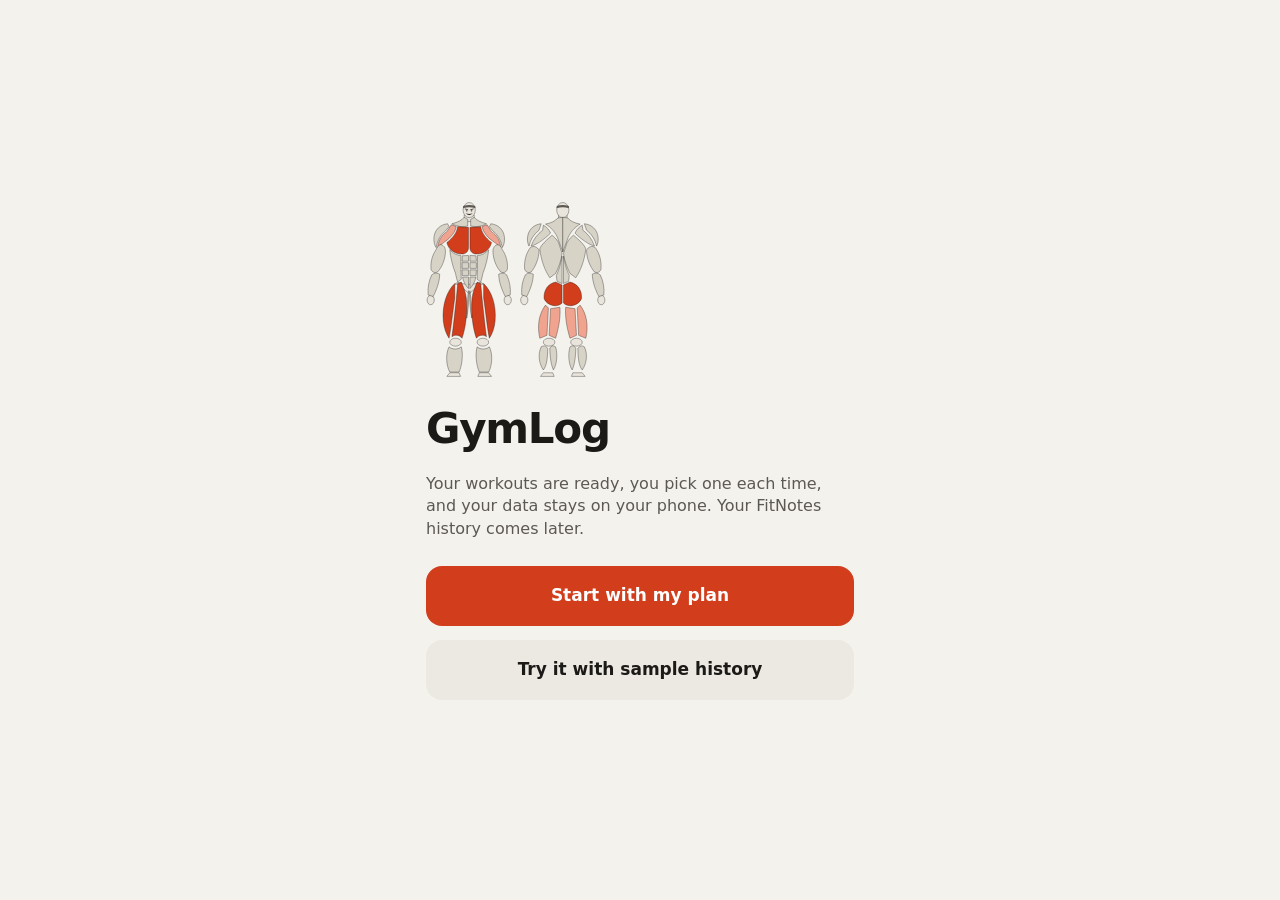
==== index.html @ eb1685d1 "Add GymLog, a personal gym logger web app Logs sets offline on the phone, with history, charts, reco" ====
<!doctype html>
<html lang="en">
<head>
  <meta charset="utf-8">
  <meta name="viewport" content="width=device-width, initial-scale=1, viewport-fit=cover">
  <meta http-equiv="Content-Security-Policy" content="default-src 'self'; connect-src 'self' https://api.github.com; img-src 'self' data:; style-src 'self' 'unsafe-inline'; script-src 'self'; manifest-src 'self'; base-uri 'none'; form-action 'none'">
  <meta name="theme-color" content="#F4F2ED">
  <title>GymLog</title>
  <link rel="manifest" href="manifest.webmanifest">
  <link rel="icon" href="icons/icon-192.png">
  <link rel="stylesheet" href="styles.css">
  <script src="js/theme.js"></script>
</head>
<body>
  <div id="app"></div>
  <nav id="nav" aria-label="Main menu"></nav>
  <div id="sheet-root"></div>
  <div id="toast" role="status" aria-live="polite"></div>
  <script type="module" src="js/app.js"></script>
</body>
</html>
---- styles.css ----
:root {
  color-scheme: light;
  --bg: #F4F2ED;
  --surface: #FFFFFF;
  --surface-2: #ECE9E2;
  --line: #E4E0D7;
  --ink: #1B1A17;
  --ink-2: #5C5952;
  --ink-3: #6F6B63;
  --accent: #D23D1B;
  --accent-press: #B83214;
  --on-accent: #FFFFFF;
  --accent-wash: rgba(210, 61, 27, 0.09);
  --good: #1B8556;
  --bad: #C22C2C;
  --body: #E9E5DC;
  --muscle: #D8D3C7;
  --muscle-2: #F0A48F;
  --toon-line: rgba(27, 26, 23, 0.55);
  --shadow: 0 1px 2px rgba(27, 26, 23, 0.04), 0 6px 20px rgba(27, 26, 23, 0.05);
  --shadow-lift: 0 -8px 30px rgba(27, 26, 23, 0.12);
  --bar-bg: rgba(244, 242, 237, 0.86);
  --scrim: rgba(27, 26, 23, 0.38);
  --radius: 18px;
  --gutter: 16px;
  --nav-h: 62px;
  --bar-h: 88px;
  --safe-b: env(safe-area-inset-bottom, 0px);
  --ease: cubic-bezier(0.22, 0.9, 0.3, 1);
}

@media (prefers-color-scheme: dark) {
  :root:not([data-theme="light"]) {
    color-scheme: dark;
    --bg: #141312;
    --surface: #1F1D1B;
    --surface-2: #2C2A27;
    --line: #38352F;
    --ink: #F3F0EA;
    --ink-2: #B9B4AA;
    --ink-3: #979287;
    --accent: #FF6F4B;
    --accent-press: #F05C38;
    --on-accent: #1E0B05;
    --accent-wash: rgba(255, 111, 75, 0.13);
    --good: #4CC38A;
    --bad: #FF7A66;
    --body: #2C2A27;
    --muscle: #413E38;
    --muscle-2: #94503D;
    --toon-line: rgba(0, 0, 0, 0.65);
    --shadow: 0 1px 2px rgba(0, 0, 0, 0.3);
    --shadow-lift: 0 -8px 30px rgba(0, 0, 0, 0.5);
    --bar-bg: rgba(20, 19, 18, 0.86);
    --scrim: rgba(0, 0, 0, 0.6);
  }
}

:root[data-theme="dark"] {
  color-scheme: dark;
  --bg: #141312;
  --surface: #1F1D1B;
  --surface-2: #2C2A27;
  --line: #38352F;
  --ink: #F3F0EA;
  --ink-2: #B9B4AA;
  --ink-3: #979287;
  --accent: #FF6F4B;
  --accent-press: #F05C38;
  --on-accent: #1E0B05;
  --accent-wash: rgba(255, 111, 75, 0.13);
  --good: #4CC38A;
  --bad: #FF7A66;
  --body: #2C2A27;
  --muscle: #413E38;
  --muscle-2: #94503D;
  --toon-line: rgba(0, 0, 0, 0.65);
  --shadow: 0 1px 2px rgba(0, 0, 0, 0.3);
  --shadow-lift: 0 -8px 30px rgba(0, 0, 0, 0.5);
  --bar-bg: rgba(20, 19, 18, 0.86);
  --scrim: rgba(0, 0, 0, 0.6);
}

* { box-sizing: border-box; }
html { -webkit-text-size-adjust: 100%; }

body {
  margin: 0;
  background: var(--bg);
  color: var(--ink);
  font-family: Roboto, "Segoe UI", system-ui, -apple-system, sans-serif;
  font-size: 16px;
  line-height: 1.4;
  overscroll-behavior-y: none;
  -webkit-tap-highlight-color: transparent;
}

body.locked { overflow: hidden; }

h1, h2, h3, p, ol { margin: 0; padding: 0; }
ol { list-style: none; }
a { color: inherit; text-decoration: none; }
p a { color: var(--accent); text-decoration: underline; }
small { font-size: 13px; }

button, input, select, textarea { font: inherit; color: inherit; }
button { background: none; border: 0; padding: 0; cursor: pointer; touch-action: manipulation; }
button, a { -webkit-user-select: none; user-select: none; }

:focus-visible { outline: 2px solid var(--accent); outline-offset: 2px; }

.ic { width: 22px; height: 22px; flex: none; fill: none; stroke: currentColor; stroke-width: 2; stroke-linecap: round; stroke-linejoin: round; }
.num { font-variant-numeric: tabular-nums; }
.muted { color: var(--ink-2); font-size: 14px; }
.sr { position: absolute; width: 1px; height: 1px; overflow: hidden; clip-path: inset(50%); }

/* ---------- Page ---------- */

.page {
  max-width: 560px;
  margin: 0 auto;
  padding: calc(env(safe-area-inset-top, 0px) + 18px) var(--gutter) calc(var(--nav-h) + var(--safe-b) + 28px);
  display: flex;
  flex-direction: column;
  gap: 12px;
}

.title { font-size: 30px; font-weight: 800; letter-spacing: -0.02em; padding: 4px 2px; }

.section {
  display: flex;
  align-items: center;
  gap: 6px;
  margin-top: 14px;
  padding: 0 2px;
  color: var(--ink-2);
  font-size: 13px;
  font-weight: 600;
}
.section .ic { width: 16px; height: 16px; color: var(--accent); }

.eyebrow { color: var(--ink-2); font-size: 13px; font-weight: 500; }

.empty { color: var(--ink-2); padding: 28px 8px; text-align: center; }
.empty.small { padding: 40px 8px; font-size: 14px; }

.banner {
  display: block;
  padding: 11px 14px;
  border-radius: 14px;
  background: var(--accent-wash);
  color: var(--ink);
  font-size: 13px;
}

.foot { display: flex; justify-content: center; padding-top: 12px; }
.foot-inline { padding: 2px 0; }
.backup { display: inline-flex; align-items: center; gap: 6px; color: var(--ink-3); font-size: 13px; min-height: 32px; }
.backup .ic { width: 16px; height: 16px; }
.backup.warn { color: var(--accent); }
.backup.ok { color: var(--ink-2); }

/* ---------- Buttons ---------- */

.btn {
  display: inline-flex;
  align-items: center;
  justify-content: center;
  gap: 8px;
  min-height: 50px;
  padding: 10px 18px;
  border-radius: 16px;
  font-weight: 600;
  text-align: center;
  transition: transform 140ms var(--ease), background 160ms ease, opacity 160ms ease;
}
.btn:active:not(:disabled) { transform: scale(0.97); }
.btn:disabled { opacity: 0.35; }
.btn.big { min-height: 60px; font-size: 17px; width: 100%; }
.btn.primary { background: var(--accent); color: var(--on-accent); font-weight: 700; }
.btn.primary:active { background: var(--accent-press); }
.btn.ghost { background: var(--surface-2); color: var(--ink); }
.btn.danger { background: var(--bad); color: var(--surface); font-weight: 700; }
.btn.ghost-danger { background: none; color: var(--bad); box-shadow: inset 0 0 0 1px var(--line); }
.btn.square { width: 56px; min-height: 60px; padding: 0; flex: none; }
.more { margin-top: 8px; }

.icon-btn {
  display: inline-flex;
  align-items: center;
  justify-content: center;
  width: 48px;
  height: 48px;
  margin: -4px;
  flex: none;
  color: var(--ink);
  border-radius: 50%;
  transition: background 160ms ease, transform 140ms var(--ease);
}
.icon-btn:active { background: var(--surface-2); transform: scale(0.94); }

.link {
  color: var(--accent);
  font-size: 14px;
  font-weight: 600;
  min-height: 32px;
  display: inline-flex;
  align-items: center;
  gap: 6px;
}

.chip {
  display: inline-flex;
  align-items: center;
  gap: 6px;
  min-height: 40px;
  padding: 0 14px;
  border-radius: 20px;
  background: var(--surface-2);
  color: var(--ink);
  font-size: 14px;
  font-weight: 500;
  white-space: nowrap;
  transition: background 180ms ease, color 180ms ease, transform 140ms var(--ease);
}
.chip:active { transform: scale(0.96); }
.chip .ic { width: 18px; height: 18px; }
.chip.on { background: var(--ink); color: var(--bg); font-weight: 600; }
.chip.small { min-height: 36px; font-size: 13px; padding: 0 12px; }
.chip.strong { background: var(--accent-wash); color: var(--accent); font-weight: 600; }

.chips { display: flex; gap: 8px; flex-wrap: wrap; }
.chips.scroll {
  flex-wrap: nowrap;
  overflow-x: auto;
  margin: 0 calc(var(--gutter) * -1);
  padding: 0 var(--gutter);
  scrollbar-width: none;
}
.chips.scroll::-webkit-scrollbar { display: none; }

/* ---------- Rows and cards ---------- */

.rows { display: flex; flex-direction: column; background: var(--surface); border-radius: var(--radius); overflow: hidden; box-shadow: var(--shadow); }

.row {
  display: flex;
  align-items: center;
  gap: 12px;
  width: 100%;
  min-height: 62px;
  padding: 10px 14px;
  text-align: left;
  color: var(--ink);
  transition: background 160ms ease;
}
.row + .row { box-shadow: inset 0 1px 0 var(--line); }
.row:active:not(.static) { background: var(--surface-2); }
.row > .ic { color: var(--ink-3); width: 18px; height: 18px; }
.row.current { background: var(--accent-wash); }
.row-main { display: flex; flex-direction: column; gap: 2px; flex: 1; min-width: 0; }
.row-main strong { font-weight: 600; overflow-wrap: anywhere; }
.row-main small { color: var(--ink-2); }
.row-date {
  display: flex;
  align-items: center;
  justify-content: center;
  width: 38px;
  height: 38px;
  flex: none;
  border-radius: 12px;
  background: var(--surface-2);
  font-variant-numeric: tabular-nums;
}
.row-date strong { font-size: 15px; font-weight: 700; }
.row-thumb { width: 46px; flex: none; }
.ok-mark { color: var(--good); display: flex; }

.card {
  display: flex;
  flex-direction: column;
  gap: 10px;
  padding: 16px;
  background: var(--surface);
  border-radius: var(--radius);
  box-shadow: var(--shadow);
}
.card h2 { font-size: 16px; font-weight: 700; }
.card.callout { background: var(--accent-wash); box-shadow: none; }
.card .btn { width: 100%; }

.btn-col { display: flex; flex-direction: column; gap: 8px; }
.status-line { display: flex; align-items: flex-start; gap: 8px; font-size: 14px; color: var(--ink-2); }
.status-line .ic { width: 18px; height: 18px; color: var(--ink-2); }
.status-line strong { color: var(--ink); font-weight: 600; overflow-wrap: anywhere; }

.tiles { display: grid; grid-template-columns: repeat(auto-fit, minmax(96px, 1fr)); gap: 8px; }
.tile { display: flex; flex-direction: column; gap: 2px; padding: 14px 12px; background: var(--surface); border-radius: var(--radius); min-width: 0; box-shadow: var(--shadow); }
.tile strong { font-size: 26px; font-weight: 800; letter-spacing: -0.02em; font-variant-numeric: tabular-nums; line-height: 1.1; }
.tile span { font-size: 13px; color: var(--ink-2); }
.tile small { font-size: 12px; color: var(--ink-3); }

.subhead { display: flex; align-items: flex-start; gap: 8px; padding-bottom: 4px; }
.subhead > div { flex: 1; min-width: 0; }
.subhead h1 { font-size: 24px; font-weight: 800; letter-spacing: -0.02em; line-height: 1.15; margin-top: 8px; overflow-wrap: anywhere; }

.search, .field input, .field select, .field textarea {
  width: 100%;
  min-height: 50px;
  padding: 10px 14px;
  background: var(--surface);
  border: 1px solid var(--line);
  border-radius: 14px;
  color: var(--ink);
  font-size: 16px;
  transition: border-color 160ms ease;
}
.search:focus, .field input:focus, .field select:focus, .field textarea:focus { outline: none; border-color: var(--accent); }
.search::placeholder, .field input::placeholder, .field textarea::placeholder { color: var(--ink-3); }
.field { display: flex; flex-direction: column; gap: 6px; font-size: 13px; color: var(--ink-2); }
.field textarea { resize: vertical; }
.check { display: flex; align-items: center; gap: 10px; min-height: 48px; font-size: 15px; }
.check input { width: 22px; height: 22px; accent-color: var(--accent); flex: none; }

/* ---------- Muscle chart ---------- */

.bodymap { display: block; width: 100%; height: auto; }
.bodymap .b { fill: var(--body); }
.bodymap .m { fill: var(--muscle); transition: fill 240ms ease; }
.bodymap .m.p { fill: var(--accent); }
.bodymap .m.s { fill: var(--muscle-2); }

.muscle-card { flex-direction: row; align-items: center; gap: 16px; }
.muscle-card .bodymap { width: 46%; flex: none; max-width: 200px; }
.legend { display: flex; flex-direction: column; gap: 10px; min-width: 0; }
.legend h3 { display: flex; align-items: center; gap: 7px; font-size: 12px; font-weight: 600; color: var(--ink-2); padding: 0; }
.legend p { font-size: 14px; font-weight: 600; line-height: 1.35; padding-top: 2px; }
.key { width: 10px; height: 10px; border-radius: 50%; flex: none; background: var(--accent); }
.key.s { background: var(--muscle-2); }
.sheet .muscle-card { padding: 4px 0; box-shadow: none; }

.bodymap.toon .b, .bodymap.toon .m { stroke: var(--toon-line); stroke-width: 0.9; stroke-linejoin: round; }
.bodymap.toon .band { fill: var(--ink-2); }
.bodymap.toon .eye { fill: var(--ink); }
.bodymap.toon .face { fill: none; stroke: var(--ink); stroke-width: 1; stroke-linecap: round; }

/* ---------- Start ---------- */

.hero {
  display: flex;
  flex-direction: column;
  gap: 12px;
  padding: 18px 16px 16px;
  background: var(--surface);
  border-radius: 24px;
  box-shadow: var(--shadow);
}
.hero-top { display: flex; align-items: center; justify-content: space-between; gap: 12px; }
.hero-top .bodymap { width: 104px; flex: none; }
.hero h1 { font-size: 34px; font-weight: 800; letter-spacing: -0.025em; line-height: 1.08; padding-top: 2px; overflow-wrap: anywhere; }
.coach { display: flex; flex-direction: column; gap: 4px; padding: 14px 16px; background: var(--surface); border-radius: var(--radius); box-shadow: var(--shadow); }
.coach h2 { font-size: 17px; font-weight: 700; letter-spacing: -0.01em; }
.coach p { color: var(--ink-2); font-size: 14px; }
.coach-actions { display: flex; gap: 8px; padding-top: 10px; }
.coach-actions .btn.primary { flex: 1; min-width: 0; }
.btn.small { min-height: 44px; padding: 8px 14px; font-size: 14px; border-radius: 13px; }
.focus-strip { display: flex; align-items: center; justify-content: space-between; gap: 12px; padding: 6px 14px; background: var(--accent-wash); border-radius: 14px; font-size: 14px; }
.focus-strip strong { font-weight: 700; }
.change-list { display: flex; flex-direction: column; gap: 8px; }
.change { display: flex; align-items: center; justify-content: space-between; gap: 12px; }
.change span { display: flex; flex-direction: column; min-width: 0; }
.change strong { font-weight: 600; font-size: 15px; }
.change small { color: var(--ink-2); }
.week-line { color: var(--ink-2); font-size: 14px; padding: 0 2px 4px; }
.day-grid { display: grid; grid-template-columns: 1fr 1fr; gap: 10px; }
.day-card {
  display: flex;
  flex-direction: column;
  align-items: flex-start;
  gap: 2px;
  min-width: 0;
  padding: 14px;
  background: var(--surface);
  border-radius: var(--radius);
  box-shadow: var(--shadow);
  text-align: left;
  transition: transform 140ms var(--ease);
}
.day-card:active { transform: scale(0.97); }
.day-card .bodymap { width: 100%; margin-bottom: 8px; }
.day-card strong { font-size: 17px; font-weight: 700; letter-spacing: -0.01em; }
.day-card small { color: var(--ink-2); }
.day-card.free { justify-content: flex-end; background: none; box-shadow: inset 0 0 0 1px var(--line); }
.day-card.free .ic { color: var(--ink-2); margin-bottom: auto; }
.preview-figure { width: 62%; align-self: center; }
.preview { display: flex; flex-direction: column; }
.preview li { display: flex; justify-content: space-between; gap: 12px; padding: 8px 0; font-size: 15px; box-shadow: inset 0 -1px 0 var(--line); }
.preview li:last-child { box-shadow: none; }
.preview .num { color: var(--ink-2); flex: none; max-width: 48%; text-align: right; font-size: 14px; }
.preview .group { padding: 10px 0 2px; font-size: 12px; font-weight: 600; color: var(--ink-3); box-shadow: none; }
.preview .group:first-child { padding-top: 0; }

.welcome {
  display: flex;
  flex-direction: column;
  justify-content: center;
  gap: 14px;
  min-height: 100dvh;
  max-width: 460px;
  margin: 0 auto;
  padding: 24px var(--gutter);
}
.welcome h1 { font-size: 42px; font-weight: 800; letter-spacing: -0.03em; }
.welcome p { color: var(--ink-2); padding-bottom: 12px; }
.welcome .bodymap { width: 180px; margin-bottom: 8px; }

/* ---------- Workout ---------- */

.wk-top {
  position: sticky;
  top: 0;
  z-index: 5;
  padding: calc(env(safe-area-inset-top, 0px) + 6px) 12px 10px;
  background: var(--bar-bg);
  -webkit-backdrop-filter: blur(14px);
  backdrop-filter: blur(14px);
}
.wk-bar { display: flex; align-items: center; gap: 8px; }
.wk-bar .icon-btn { margin: 0; }
.wk-title { flex: 1; display: flex; flex-direction: column; align-items: center; min-width: 0; }
.wk-title strong { font-size: 15px; font-weight: 700; }
.wk-title small { color: var(--ink-2); font-size: 12px; }
.wk-progress { display: flex; gap: 4px; padding: 6px 4px 0; max-width: 536px; margin: 0 auto; }
.wk-progress i { flex: 1; height: 4px; border-radius: 2px; background: var(--surface-2); transition: background 280ms ease; }
.wk-progress i.done { background: var(--ink); }
.wk-progress i.now { background: var(--accent); }

.page.wk { padding-top: 10px; padding-bottom: calc(var(--bar-h) + var(--safe-b) + 20px); }
.wk-head { display: grid; grid-template-columns: 1fr auto; gap: 4px 12px; align-items: start; }
.wk-text { display: flex; flex-direction: column; gap: 5px; min-width: 0; }
.wk-head h1 { font-size: 27px; font-weight: 800; letter-spacing: -0.025em; line-height: 1.12; overflow-wrap: anywhere; }
.wk-body { width: 96px; flex: none; border-radius: 14px; transition: transform 140ms var(--ease); }
.wk-body:active { transform: scale(0.96); }
.hint { color: var(--ink-2); font-size: 13px; }
.wk-tools { display: flex; gap: 8px; padding-top: 4px; flex-wrap: wrap; grid-column: 1 / -1; }
.swapped { display: flex; align-items: center; gap: 10px; flex-wrap: wrap; color: var(--ink-2); font-size: 14px; }
.note-line { font-size: 14px; color: var(--ink-2); padding-top: 2px; overflow-wrap: anywhere; grid-column: 1 / -1; }
.note-line span { color: var(--ink-3); }

.hist { display: flex; flex-direction: column; gap: 6px; padding: 13px 16px; background: var(--surface); border-radius: var(--radius); box-shadow: var(--shadow); transition: transform 140ms var(--ease); }
.hist:active { transform: scale(0.99); }
.hist-row { display: flex; justify-content: space-between; align-items: baseline; gap: 12px; font-size: 14px; color: var(--ink-2); font-variant-numeric: tabular-nums; }
.hist-row span { flex: none; font-size: 13px; color: var(--ink-3); }
.hist-row strong { font-weight: 500; text-align: right; overflow-wrap: anywhere; }
.hist-row.latest strong { font-size: 17px; font-weight: 700; color: var(--ink); }
.hist-empty { font-size: 14px; color: var(--ink-2); padding: 2px; }

.setlist { display: flex; flex-direction: column; gap: 6px; }
.setlist.compact { gap: 0; }
.set {
  display: flex;
  align-items: center;
  gap: 12px;
  width: 100%;
  min-height: 48px;
  padding: 6px 14px;
  border-radius: 14px;
  text-align: left;
  font-variant-numeric: tabular-nums;
}
.set-n { width: 18px; flex: none; color: var(--ink-3); font-size: 14px; }
.set-v { flex: 1; min-width: 0; font-size: 16px; font-weight: 600; }
.set-v em { font-style: normal; color: var(--ink-3); font-weight: 400; padding: 0 1px; }
.set.done { background: var(--surface); box-shadow: var(--shadow); }
.set.fresh { animation: settle 380ms var(--ease); }
.set-check { color: var(--good); display: flex; }
.set-check .ic { width: 20px; height: 20px; }
.setlist.compact .set { background: none; box-shadow: none; padding: 6px 0; }
.setlist.compact .set:active { background: var(--surface-2); }

.pr { display: inline-flex; align-items: center; gap: 4px; color: var(--accent); background: var(--accent-wash); font-size: 12px; font-weight: 700; padding: 3px 9px 3px 7px; border-radius: 10px; }
.pr .ic { width: 14px; height: 14px; }

.quip { color: var(--ink-3); font-size: 13px; font-style: italic; text-align: center; }
.quip.pr-line { color: var(--ink-2); font-size: 11px; font-style: normal; font-weight: 600; letter-spacing: 0.14em; text-transform: uppercase; }
.quip.left { text-align: left; }

.editor { display: flex; flex-direction: column; gap: 12px; padding: 14px 12px; background: var(--surface); border-radius: var(--radius); box-shadow: var(--shadow); }
.stepper label { display: flex; justify-content: space-between; gap: 8px; font-size: 13px; color: var(--ink-2); padding: 0 2px 6px; }
.side-total { color: var(--ink); font-weight: 600; text-align: right; font-variant-numeric: tabular-nums; }
.stepper-row { display: flex; align-items: center; gap: 8px; }
.step {
  display: flex;
  align-items: center;
  justify-content: center;
  width: 62px;
  height: 62px;
  flex: none;
  border-radius: 50%;
  background: var(--surface-2);
  transition: transform 120ms var(--ease), background 160ms ease;
}
.step:active { transform: scale(0.92); background: var(--line); }
.step .ic { width: 24px; height: 24px; }
.step-value {
  flex: 1;
  min-width: 0;
  display: flex;
  align-items: baseline;
  justify-content: center;
  gap: 4px;
  border-radius: 14px;
}
.step-value:focus-within { box-shadow: inset 0 0 0 2px var(--accent); }
.step-value.bump input { animation: bump 200ms var(--ease); }
.step-value input {
  width: 100%;
  min-width: 0;
  flex: 1;
  background: none;
  border: 0;
  outline: none;
  text-align: right;
  font-size: 36px;
  font-weight: 800;
  letter-spacing: -0.02em;
  font-variant-numeric: tabular-nums;
  line-height: 1.25;
  padding: 0;
}
.step-value span { flex: 1; color: var(--ink-3); font-size: 14px; text-align: left; }

.actionbar {
  position: fixed;
  left: 0;
  right: 0;
  bottom: 0;
  z-index: 6;
  display: flex;
  gap: 8px;
  padding: 10px var(--gutter) calc(var(--safe-b) + 12px);
  background: var(--bar-bg);
  -webkit-backdrop-filter: blur(14px);
  backdrop-filter: blur(14px);
  view-transition-name: actionbar;
}
.actionbar .btn.big { flex: 1; width: auto; min-width: 0; }
.btn.log { flex-direction: column; gap: 0; line-height: 1.15; padding: 6px 8px; }
.btn.log small { font-size: 13px; font-weight: 600; font-variant-numeric: tabular-nums; opacity: 0.85; }

/* ---------- Finished ---------- */

.page.done { padding-bottom: 32px; min-height: 100dvh; }
.done h1 { font-size: 30px; font-weight: 800; letter-spacing: -0.025em; }
.done-mark { display: flex; align-items: center; justify-content: center; width: 58px; height: 58px; margin-top: 16px; border-radius: 50%; background: var(--good); color: var(--surface); }
.done-mark .ic { width: 30px; height: 30px; stroke-width: 2.5; }
.done .btn.big { margin-top: auto; }

/* ---------- Chart ---------- */

.chart-head { display: flex; align-items: center; }
.seg { display: flex; width: 100%; padding: 3px; background: var(--surface-2); border-radius: 13px; }
.seg button { flex: 1; min-height: 38px; padding: 0 6px; border-radius: 10px; font-size: 13px; font-weight: 500; color: var(--ink-2); transition: background 200ms ease, color 200ms ease; }
.seg button.on { background: var(--surface); color: var(--ink); font-weight: 600; box-shadow: 0 1px 3px rgba(27, 26, 23, 0.14); }

.chart { position: relative; touch-action: pan-y; outline-offset: 4px; }
.chart svg { display: block; }
.c-grid { stroke: var(--line); stroke-width: 1; }
.c-axis { fill: var(--ink-3); font-size: 11px; font-variant-numeric: tabular-nums; }
.c-label { fill: var(--ink); font-size: 13px; font-weight: 700; font-variant-numeric: tabular-nums; }
.c-line { fill: none; stroke: var(--accent); stroke-width: 2; stroke-linejoin: round; stroke-linecap: round; }
.c-area { fill: var(--accent); opacity: 0.1; }
.c-cross { stroke: var(--ink-3); stroke-width: 1; }
.c-dot { fill: var(--accent); stroke: var(--surface); stroke-width: 2; }
.c-tip {
  position: absolute;
  top: 0;
  display: flex;
  flex-direction: column;
  padding: 6px 10px;
  background: var(--surface);
  border-radius: 10px;
  box-shadow: 0 0 0 1px var(--line), 0 4px 14px rgba(27, 26, 23, 0.12);
  white-space: nowrap;
  pointer-events: none;
}
.c-tip[hidden] { display: none; }
.c-tip strong { font-size: 15px; font-weight: 700; font-variant-numeric: tabular-nums; }
.c-tip span { font-size: 12px; color: var(--ink-2); }

/* ---------- Navigation ---------- */

#nav {
  position: fixed;
  left: 0;
  right: 0;
  bottom: 0;
  z-index: 6;
  display: grid;
  grid-template-columns: repeat(4, 1fr);
  padding-bottom: var(--safe-b);
  background: var(--bar-bg);
  -webkit-backdrop-filter: blur(14px);
  backdrop-filter: blur(14px);
  view-transition-name: nav;
}
#nav[hidden] { display: none; }
#nav a {
  display: flex;
  flex-direction: column;
  align-items: center;
  justify-content: center;
  gap: 3px;
  height: var(--nav-h);
  color: var(--ink-3);
  font-size: 11px;
  transition: color 180ms ease;
}
#nav a .ic { transition: transform 200ms var(--ease); }
#nav a.on { color: var(--accent); font-weight: 600; }
#nav a.on .ic { transform: translateY(-1px); }

/* ---------- Sheet ---------- */

.scrim { position: fixed; inset: 0; z-index: 10; background: var(--scrim); animation: appear 200ms ease; }
.sheet {
  position: fixed;
  left: 0;
  right: 0;
  bottom: 0;
  z-index: 11;
  display: flex;
  flex-direction: column;
  gap: 12px;
  max-width: 560px;
  max-height: 88dvh;
  margin: 0 auto;
  padding: 10px var(--gutter) calc(var(--safe-b) + 16px);
  overflow-y: auto;
  background: var(--surface);
  border-radius: 24px 24px 0 0;
  box-shadow: var(--shadow-lift);
  animation: rise 300ms var(--ease);
}
.closing { pointer-events: none; }
.closing .scrim { opacity: 0; transition: opacity 170ms ease; }
.closing .sheet { transform: translateY(100%); transition: transform 180ms ease-in; }
.grab { width: 36px; height: 4px; flex: none; margin: 0 auto 4px; border-radius: 2px; background: var(--line); }
.sheet h2 { font-size: 21px; font-weight: 800; letter-spacing: -0.015em; line-height: 1.2; overflow-wrap: anywhere; }
.sheet h3 { font-size: 13px; font-weight: 600; color: var(--ink-2); padding: 8px 0 6px; }
.sheet .rows { background: var(--bg); box-shadow: none; }
.sheet .row:active { background: var(--surface-2); }
.sheet .editor { padding: 0; box-shadow: none; }
.sheet-list { flex: none; }
.sheet-actions { display: flex; gap: 8px; padding-top: 4px; }
.sheet-actions .btn { flex: 1; }

#toast {
  position: fixed;
  left: 50%;
  top: calc(env(safe-area-inset-top, 0px) + 10px);
  z-index: 20;
  width: max-content;
  max-width: calc(100vw - 32px);
  padding: 10px 14px;
  border-radius: 14px;
  background: var(--ink);
  color: var(--bg);
  font-size: 14px;
  font-weight: 600;
  transform: translate(-50%, -12px);
  opacity: 0;
  pointer-events: none;
  transition: opacity 180ms ease, transform 220ms var(--ease);
}
#toast.show { opacity: 1; transform: translate(-50%, 0); }
#toast.bad { background: var(--bad); color: var(--surface); }

::view-transition-old(root), ::view-transition-new(root) { animation-duration: 180ms; animation-timing-function: ease; }

@keyframes appear { from { opacity: 0; } }
@keyframes rise { from { transform: translateY(40px); opacity: 0; } }
@keyframes bump { 40% { transform: scale(1.06); } }
@keyframes settle { from { transform: translateY(8px) scale(0.98); opacity: 0; } }

@media (prefers-reduced-motion: reduce) {
  *, *::before, *::after { animation: none !important; transition: none !important; }
  ::view-transition-group(*), ::view-transition-old(*), ::view-transition-new(*) { animation: none !important; }
}
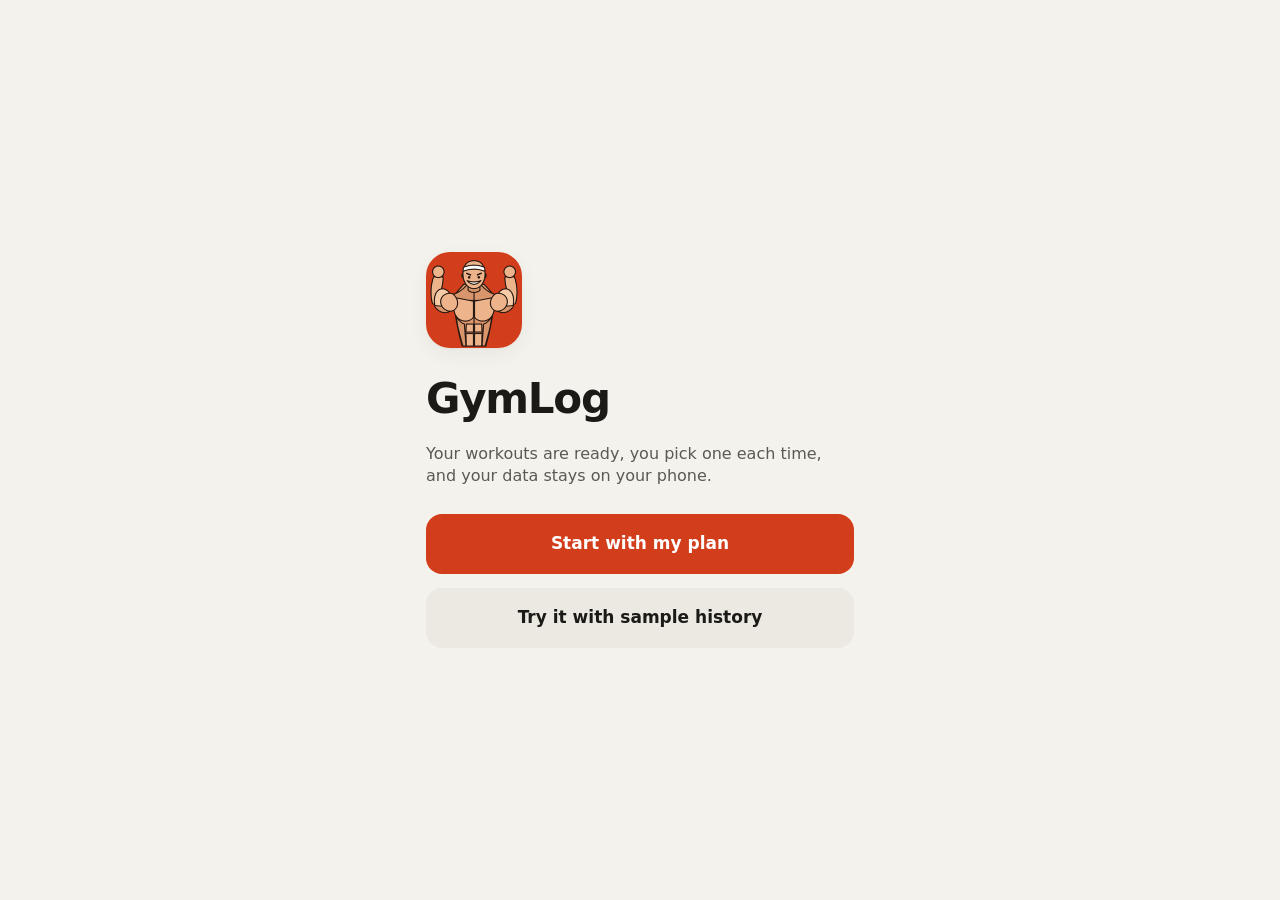
==== commit b4668c2e: "Use warmer fonts and a cartoon app icon Adds Bricolage Grotesque and Figtree, cached for offline use" ====
--- a/index.html
+++ b/index.html
@@ -3,11 +3,15 @@
 <head>
   <meta charset="utf-8">
   <meta name="viewport" content="width=device-width, initial-scale=1, viewport-fit=cover">
-  <meta http-equiv="Content-Security-Policy" content="default-src 'self'; connect-src 'self' https://api.github.com; img-src 'self' data:; style-src 'self' 'unsafe-inline'; script-src 'self'; manifest-src 'self'; base-uri 'none'; form-action 'none'">
+  <meta http-equiv="Content-Security-Policy" content="default-src 'self'; connect-src 'self' https://api.github.com; img-src 'self' data:; style-src 'self' 'unsafe-inline' https://fonts.googleapis.com; font-src https://fonts.gstatic.com; script-src 'self'; manifest-src 'self'; base-uri 'none'; form-action 'none'">
   <meta name="theme-color" content="#F4F2ED">
   <title>GymLog</title>
   <link rel="manifest" href="manifest.webmanifest">
   <link rel="icon" href="icons/icon-192.png">
+  <link rel="apple-touch-icon" href="icons/icon-192.png">
+  <link rel="preconnect" href="https://fonts.googleapis.com">
+  <link rel="preconnect" href="https://fonts.gstatic.com" crossorigin>
+  <link rel="stylesheet" href="https://fonts.googleapis.com/css2?family=Bricolage+Grotesque:opsz,wght@12..96,500..800&family=Figtree:wght@400..700&display=swap">
   <link rel="stylesheet" href="styles.css">
   <script src="js/theme.js"></script>
 </head>
--- a/styles.css
+++ b/styles.css
@@ -27,6 +27,8 @@
   --bar-h: 88px;
   --safe-b: env(safe-area-inset-bottom, 0px);
   --ease: cubic-bezier(0.22, 0.9, 0.3, 1);
+  --font-body: Figtree, Roboto, "Segoe UI", system-ui, sans-serif;
+  --font-display: "Bricolage Grotesque", Figtree, Roboto, system-ui, sans-serif;
 }
 
 @media (prefers-color-scheme: dark) {
@@ -88,7 +90,7 @@
   margin: 0;
   background: var(--bg);
   color: var(--ink);
-  font-family: Roboto, "Segoe UI", system-ui, -apple-system, sans-serif;
+  font-family: var(--font-body);
   font-size: 16px;
   line-height: 1.4;
   overscroll-behavior-y: none;
@@ -481,6 +483,12 @@
 .pr { display: inline-flex; align-items: center; gap: 4px; color: var(--accent); background: var(--accent-wash); font-size: 12px; font-weight: 700; padding: 3px 9px 3px 7px; border-radius: 10px; }
 .pr .ic { width: 14px; height: 14px; }
 
+h1, h2, .title, .tile strong, .day-card strong, .hist-row.latest strong, .set-v, .row-date strong,
+.btn.big, .btn.primary, .step-value input, .c-label, .c-tip strong, .wk-title strong {
+  font-family: var(--font-display);
+}
+.logo { border-radius: 24px; box-shadow: var(--shadow); margin-bottom: 8px; }
+
 .quip { color: var(--ink-3); font-size: 13px; font-style: italic; text-align: center; }
 .quip.pr-line { color: var(--ink-2); font-size: 11px; font-style: normal; font-weight: 600; letter-spacing: 0.14em; text-transform: uppercase; }
 .quip.left { text-align: left; }
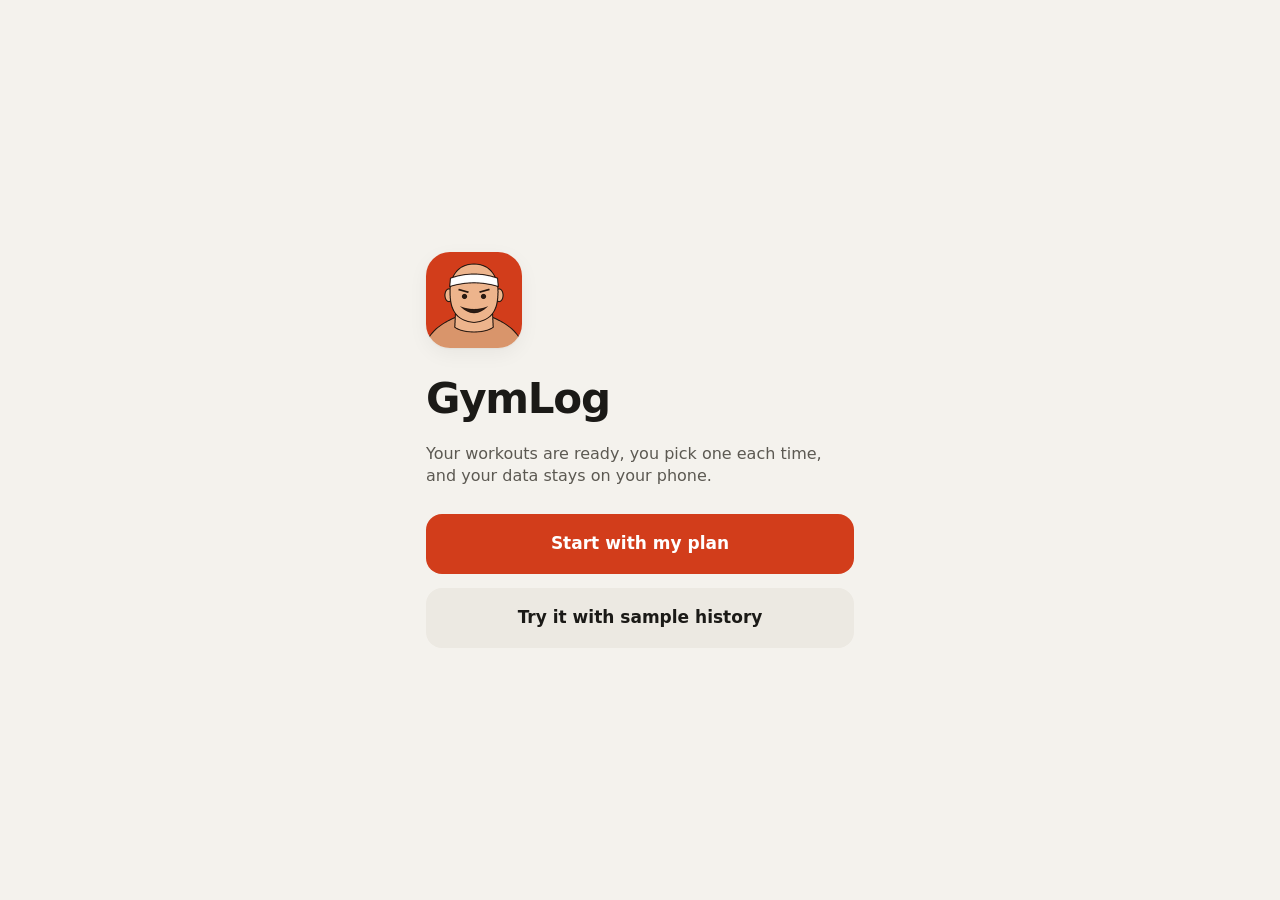
==== commit f8d2e7f7: "Replace the logo with a head shot of the cartoon bodybuilder Same headband, brows and grin as the fi" ====
--- a/index.html
+++ b/index.html
@@ -7,8 +7,8 @@
   <meta name="theme-color" content="#F4F2ED">
   <title>GymLog</title>
   <link rel="manifest" href="manifest.webmanifest">
-  <link rel="icon" href="icons/icon-192.png">
-  <link rel="apple-touch-icon" href="icons/icon-192.png">
+  <link rel="icon" href="icons/logo-v4-192.png">
+  <link rel="apple-touch-icon" href="icons/logo-v4-192.png">
   <link rel="preconnect" href="https://fonts.googleapis.com">
   <link rel="preconnect" href="https://fonts.gstatic.com" crossorigin>
   <link rel="stylesheet" href="https://fonts.googleapis.com/css2?family=Bricolage+Grotesque:opsz,wght@12..96,500..800&family=Figtree:wght@400..700&display=swap">
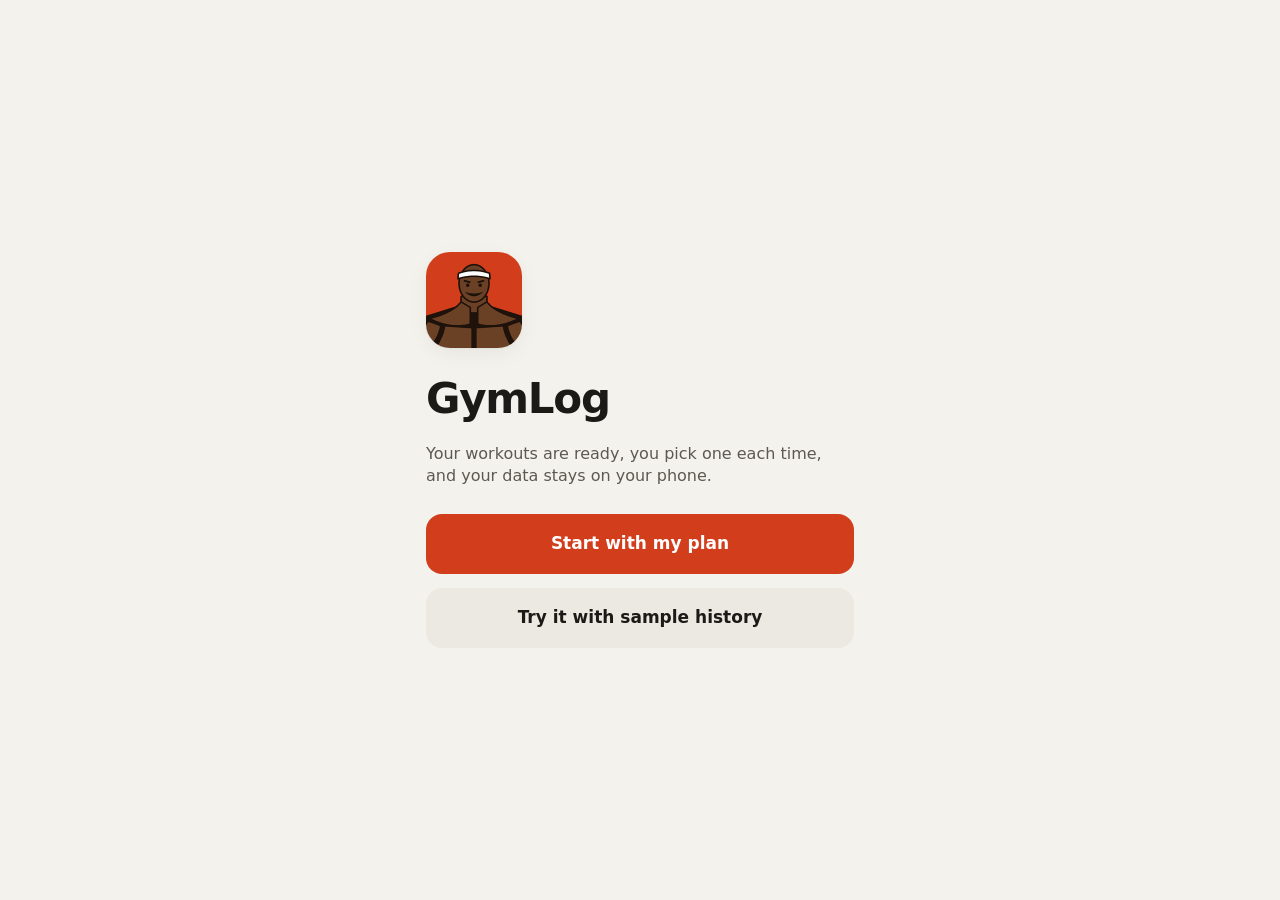
==== commit 49a03024: "Draw the logo straight from the cartoon figure Same head, headband, brows, eyes and grin as the figu" ====
--- a/index.html
+++ b/index.html
@@ -7,8 +7,8 @@
   <meta name="theme-color" content="#F4F2ED">
   <title>GymLog</title>
   <link rel="manifest" href="manifest.webmanifest">
-  <link rel="icon" href="icons/logo-v4-192.png">
-  <link rel="apple-touch-icon" href="icons/logo-v4-192.png">
+  <link rel="icon" href="icons/logo-v6-192.png">
+  <link rel="apple-touch-icon" href="icons/logo-v6-192.png">
   <link rel="preconnect" href="https://fonts.googleapis.com">
   <link rel="preconnect" href="https://fonts.gstatic.com" crossorigin>
   <link rel="stylesheet" href="https://fonts.googleapis.com/css2?family=Bricolage+Grotesque:opsz,wght@12..96,500..800&family=Figtree:wght@400..700&display=swap">
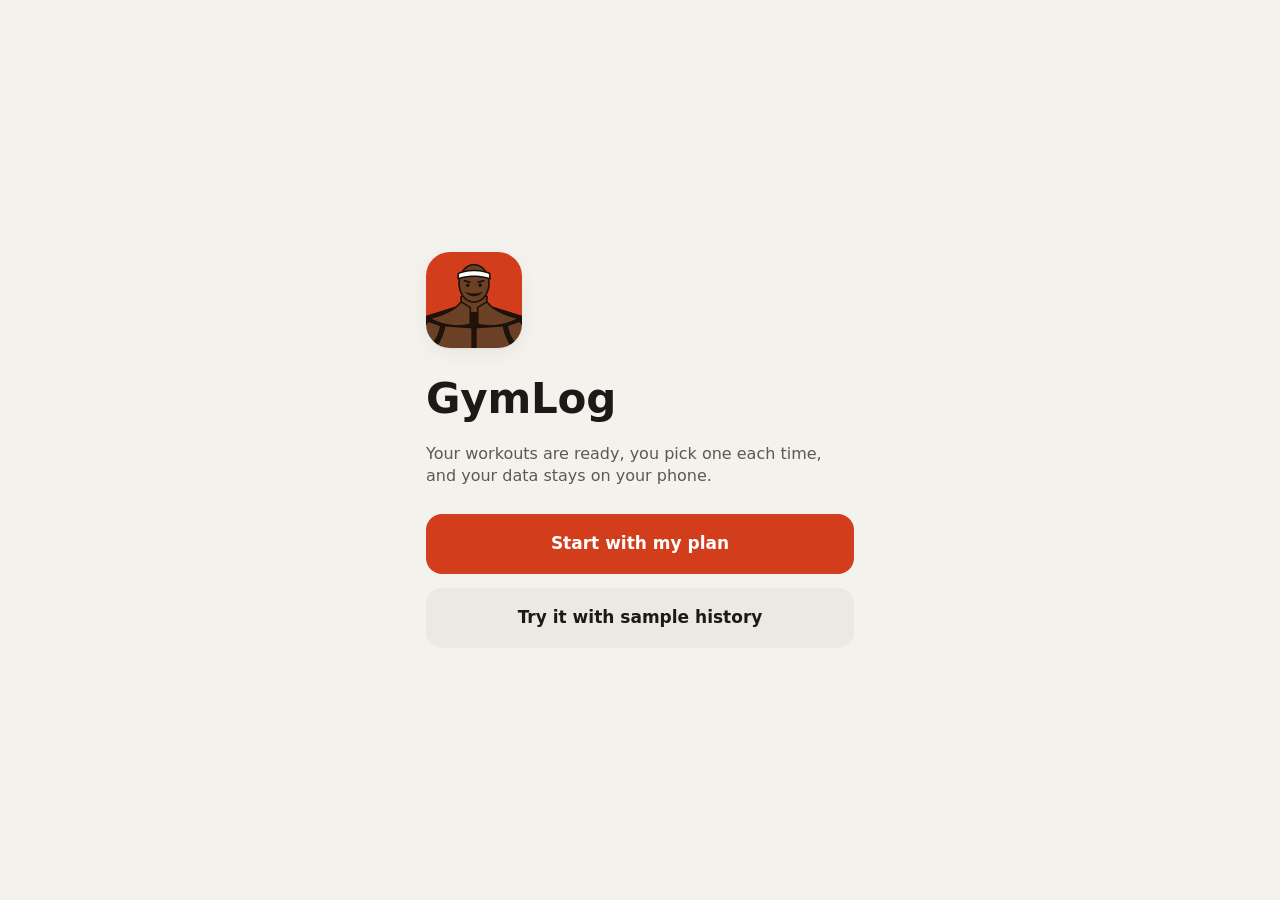
==== commit 06543c93: "Restore history by itself, load fresh pages and use bolder fonts With a token and no logs on the pho" ====
--- a/index.html
+++ b/index.html
@@ -11,7 +11,7 @@
   <link rel="apple-touch-icon" href="icons/logo-v6-192.png">
   <link rel="preconnect" href="https://fonts.googleapis.com">
   <link rel="preconnect" href="https://fonts.gstatic.com" crossorigin>
-  <link rel="stylesheet" href="https://fonts.googleapis.com/css2?family=Bricolage+Grotesque:opsz,wght@12..96,500..800&family=Figtree:wght@400..700&display=swap">
+  <link rel="stylesheet" href="https://fonts.googleapis.com/css2?family=Bricolage+Grotesque:opsz,wdth,wght@12..96,75..100,400..800&family=Nunito:wght@400..800&display=swap">
   <link rel="stylesheet" href="styles.css">
   <script src="js/theme.js"></script>
 </head>
--- a/styles.css
+++ b/styles.css
@@ -27,8 +27,8 @@
   --bar-h: 88px;
   --safe-b: env(safe-area-inset-bottom, 0px);
   --ease: cubic-bezier(0.22, 0.9, 0.3, 1);
-  --font-body: Figtree, Roboto, "Segoe UI", system-ui, sans-serif;
-  --font-display: "Bricolage Grotesque", Figtree, Roboto, system-ui, sans-serif;
+  --font-body: Nunito, Roboto, "Segoe UI", system-ui, sans-serif;
+  --font-display: "Bricolage Grotesque", Nunito, Roboto, system-ui, sans-serif;
 }
 
 @media (prefers-color-scheme: dark) {
@@ -487,6 +487,18 @@
 .btn.big, .btn.primary, .step-value input, .c-label, .c-tip strong, .wk-title strong {
   font-family: var(--font-display);
 }
+/* Big titles: heavy and a little condensed, like a gym poster. */
+.title, .hero h1, .wk-head h1, .subhead h1, .done h1, .welcome h1, .sheet h2, .day-card strong {
+  font-stretch: 80%;
+  font-weight: 800;
+  letter-spacing: -0.005em;
+}
+.title { font-size: 34px; }
+.wk-head h1 { font-size: 31px; }
+.day-card strong { font-size: 20px; }
+.eyebrow, .section, .legend h3, .week-line { font-weight: 700; }
+.coach .eyebrow { color: var(--accent); text-transform: uppercase; letter-spacing: 0.1em; font-size: 11px; }
+.step-value input { font-stretch: 85%; }
 .logo { border-radius: 24px; box-shadow: var(--shadow); margin-bottom: 8px; }
 
 .quip { color: var(--ink-3); font-size: 13px; font-style: italic; text-align: center; }
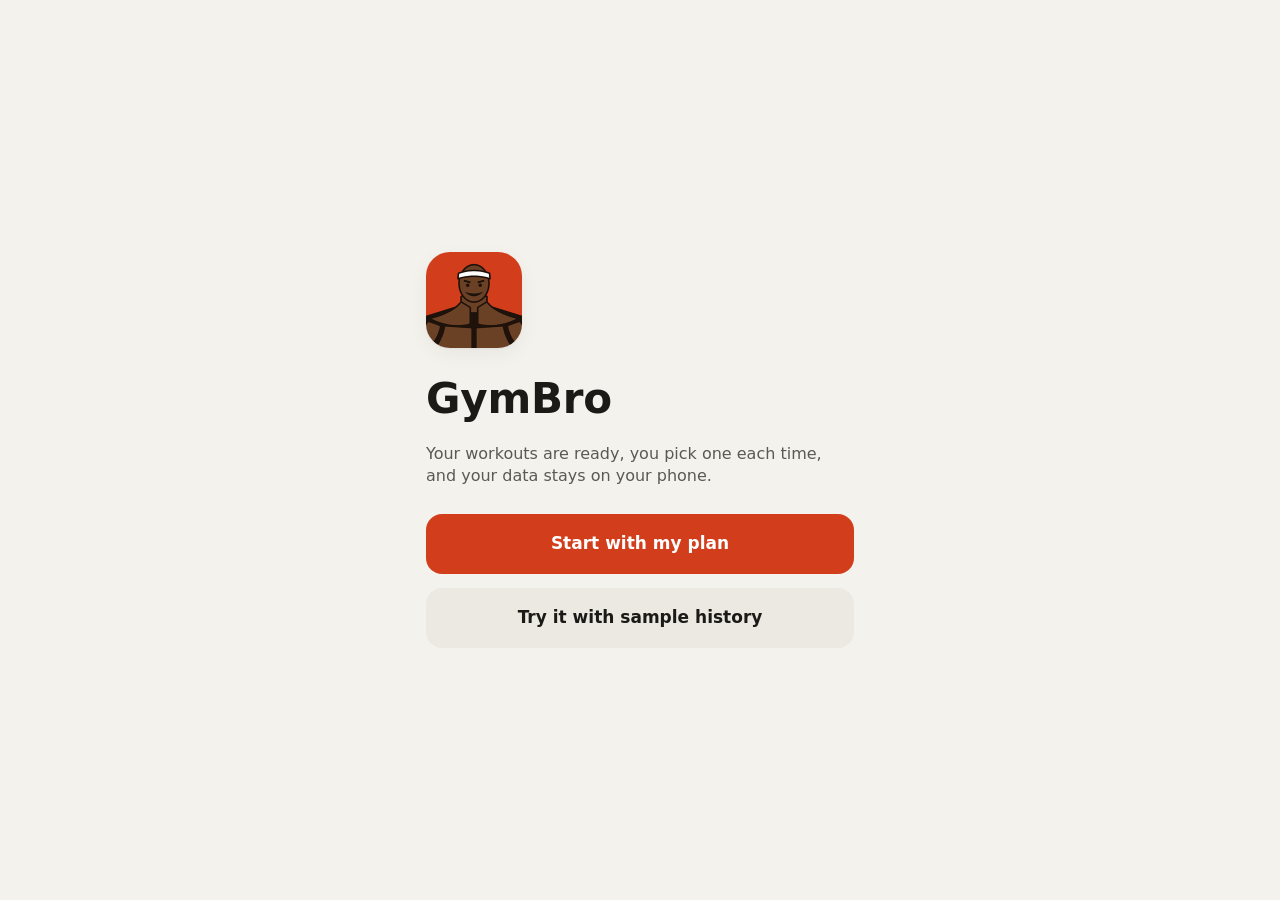
==== commit 5f7e9bf8: "Fix plus and minus, rename to GymBro, show history visually Tapping plus or minus focused the button" ====
--- a/index.html
+++ b/index.html
@@ -5,7 +5,7 @@
   <meta name="viewport" content="width=device-width, initial-scale=1, viewport-fit=cover">
   <meta http-equiv="Content-Security-Policy" content="default-src 'self'; connect-src 'self' https://api.github.com; img-src 'self' data:; style-src 'self' 'unsafe-inline' https://fonts.googleapis.com; font-src https://fonts.gstatic.com; script-src 'self'; manifest-src 'self'; base-uri 'none'; form-action 'none'">
   <meta name="theme-color" content="#F4F2ED">
-  <title>GymLog</title>
+  <title>GymBro</title>
   <link rel="manifest" href="manifest.webmanifest">
   <link rel="icon" href="icons/logo-v6-192.png">
   <link rel="apple-touch-icon" href="icons/logo-v6-192.png">
--- a/styles.css
+++ b/styles.css
@@ -707,3 +707,70 @@
   *, *::before, *::after { animation: none !important; transition: none !important; }
   ::view-transition-group(*), ::view-transition-old(*), ::view-transition-new(*) { animation: none !important; }
 }
+
+/* ---------- History ---------- */
+
+.row-date { flex-direction: column; width: 44px; height: 48px; gap: 0; line-height: 1.05; }
+.row-date small { font-size: 11px; font-weight: 700; color: var(--ink-3); text-transform: uppercase; letter-spacing: 0.04em; }
+.row-date strong { font-family: var(--font-display); font-size: 19px; font-weight: 800; font-stretch: 85%; }
+.hrow { align-items: center; padding: 12px 12px 12px 14px; }
+.hrow .row-main strong { display: inline-flex; align-items: center; gap: 6px; }
+.hrow .row-thumb { width: 64px; opacity: 0.95; }
+.pr-badge { display: inline-flex; color: var(--accent); }
+.pr-badge .ic { width: 16px; height: 16px; }
+.tags { display: flex; flex-wrap: wrap; gap: 4px; margin-top: 4px; }
+.tags em {
+  font-style: normal;
+  font-size: 11.5px;
+  font-weight: 700;
+  padding: 2px 8px;
+  border-radius: 999px;
+  background: var(--accent-wash);
+  color: var(--accent);
+}
+.section.month { justify-content: space-between; }
+.section.month span { font-weight: 500; color: var(--ink-3); }
+
+.heat-card { gap: 8px; }
+.heat { display: block; width: 100%; height: auto; }
+.heat text { font-size: 9px; fill: var(--ink-3); font-family: var(--font-body); font-weight: 600; }
+.heat rect, .heat-key i { fill: var(--surface-2); background: var(--surface-2); }
+.heat .l1, .heat-key .l1 { fill: color-mix(in srgb, var(--accent) 35%, var(--surface-2)); background: color-mix(in srgb, var(--accent) 35%, var(--surface-2)); }
+.heat .l2, .heat-key .l2 { fill: color-mix(in srgb, var(--accent) 65%, var(--surface-2)); background: color-mix(in srgb, var(--accent) 65%, var(--surface-2)); }
+.heat .l3, .heat-key .l3 { fill: var(--accent); background: var(--accent); }
+.heat .today { stroke: var(--ink); stroke-width: 1.4; }
+.heat-key { display: flex; justify-content: space-between; align-items: center; font-size: 12px; color: var(--ink-3); }
+.heat-key .keys { display: inline-flex; align-items: center; gap: 3px; }
+.heat-key i { display: inline-block; width: 10px; height: 10px; border-radius: 3px; }
+.heat-key i:first-of-type { margin-left: 4px; }
+.heat-key i:last-of-type { margin-right: 4px; }
+
+/* Small history line of one exercise. */
+.spark { margin: 4px 0 0; display: flex; flex-direction: column; gap: 4px; }
+.spark svg { display: block; width: 100%; height: 56px; overflow: visible; }
+.spark .area { fill: var(--accent-wash); }
+.spark .line { fill: none; stroke: var(--accent); stroke-width: 2.2; stroke-linejoin: round; stroke-linecap: round; vector-effect: non-scaling-stroke; }
+.spark circle { fill: var(--surface); stroke: var(--accent); stroke-width: 1.6; vector-effect: non-scaling-stroke; }
+.spark circle.end { fill: var(--accent); }
+.spark figcaption { display: flex; justify-content: space-between; gap: 8px; font-size: 12px; color: var(--ink-3); }
+.spark figcaption strong { font-weight: 700; color: var(--ink-2); font-variant-numeric: tabular-nums; white-space: nowrap; }
+.spark figcaption strong.up { color: var(--good); }
+.hist .spark { padding-top: 8px; border-top: 1px solid var(--line); margin-top: 4px; }
+
+.card-link { display: flex; align-items: center; justify-content: space-between; gap: 8px; }
+.card-link a { display: inline-flex; align-items: center; gap: 4px; color: var(--ink); }
+.card-link a .ic { width: 16px; height: 16px; color: var(--ink-3); }
+.trend { display: inline-flex; align-items: center; gap: 3px; font-family: var(--font-body); font-size: 12px; font-weight: 700; padding: 3px 9px; border-radius: 999px; background: var(--surface-2); color: var(--ink-2); flex: none; }
+.trend .ic { width: 13px; height: 13px; }
+.trend.up { color: var(--good); background: color-mix(in srgb, var(--good) 12%, transparent); }
+
+/* Workouts of one exercise. */
+.srow { min-height: 58px; }
+.srow .row-main { gap: 6px; }
+.srow .row-main strong { font-weight: 600; font-variant-numeric: tabular-nums; }
+.srow .bar { display: block; height: 5px; border-radius: 999px; background: var(--surface-2); overflow: hidden; }
+.srow .bar i { display: block; height: 100%; border-radius: inherit; background: var(--accent); opacity: 0.75; }
+.srow .trend { padding: 3px 7px; }
+.trend.down { color: var(--ink-3); }
+.c-pt { fill: var(--surface); stroke: var(--accent); stroke-width: 1.6; }
+.srow .slot { width: 56px; flex: none; display: flex; justify-content: flex-end; }
